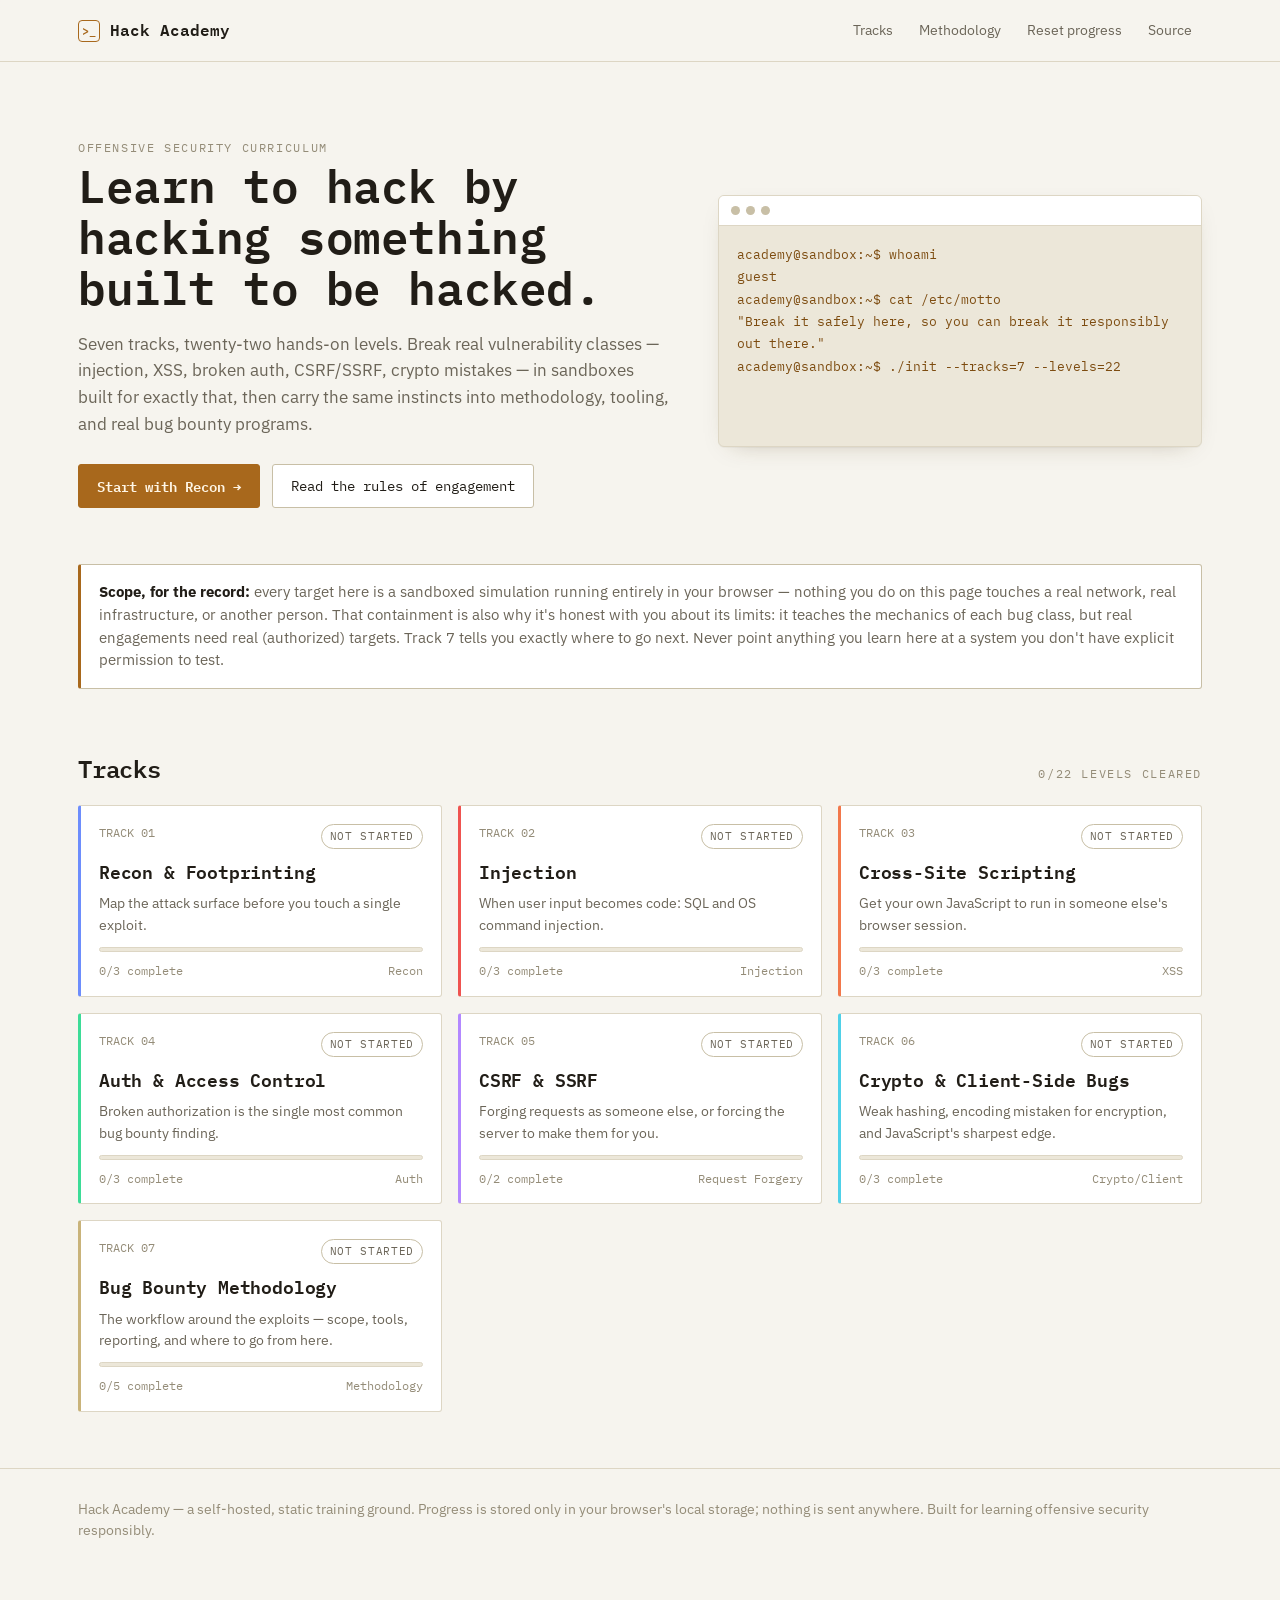
==== index.html @ f3284e36 "Add Hack Academy: 7-track, 22-level interactive security training site Sandboxed terminal/iframe cha" ====
<!doctype html>
<html lang="en">
<head>
<meta charset="utf-8" />
<meta name="viewport" content="width=device-width, initial-scale=1" />
<title>Hack Academy — learn offensive security by breaking things on purpose</title>
<meta name="description" content="A hands-on curriculum for web hacking and bug bounty skills: recon, injection, XSS, broken auth, CSRF/SSRF, and crypto mistakes — in sandboxed levels you exploit yourself." />
<link rel="icon" href="data:image/svg+xml,<svg xmlns=%22http://www.w3.org/2000/svg%22 viewBox=%220 0 32 32%22><rect width=%2232%22 height=%2232%22 rx=%226%22 fill=%22%230b0e14%22/><text x=%2216%22 y=%2222%22 font-family=%22monospace%22 font-size=%2216%22 fill=%22%23e8a33d%22 text-anchor=%22middle%22>&gt;_</text></svg>" />
<link rel="preconnect" href="https://fonts.googleapis.com" />
<link rel="preconnect" href="https://fonts.gstatic.com" crossorigin />
<link href="https://fonts.googleapis.com/css2?family=IBM+Plex+Mono:wght@400;500;600;700&family=IBM+Plex+Sans:wght@400;500;600&display=swap" rel="stylesheet" />
<link rel="stylesheet" href="styles/main.css" />
</head>
<body>
<nav class="topnav">
  <div class="topnav-inner">
    <a href="index.html" class="brand"><span class="brand-mark">&gt;_</span> Hack Academy</a>
    <div class="nav-links">
      <a href="#tracks">Tracks</a>
      <a href="track.html?t=methodology">Methodology</a>
      <a id="reset-link" href="#">Reset progress</a>
      <a id="repo-link" href="https://github.com" target="_blank" rel="noopener">Source</a>
    </div>
  </div>
</nav>

<div class="container">
  <section class="hero">
    <div>
      <span class="eyebrow">Offensive security curriculum</span>
      <h1>Learn to hack by hacking something built to be hacked.</h1>
      <p class="lede">Seven tracks, twenty-two hands-on levels. Break real vulnerability classes —
        injection, XSS, broken auth, CSRF/SSRF, crypto mistakes — in sandboxes built for exactly
        that, then carry the same instincts into methodology, tooling, and real bug bounty
        programs.</p>
      <div class="hero-ctas">
        <a class="btn btn-primary" href="track.html?t=recon">Start with Recon &rarr;</a>
        <a class="btn" href="track.html?t=methodology&l=method-1">Read the rules of engagement</a>
      </div>
    </div>
    <div class="boot-screen">
      <div class="boot-titlebar"><span class="boot-dot"></span><span class="boot-dot"></span><span class="boot-dot"></span></div>
      <div class="boot-body" id="boot-body" aria-hidden="true"></div>
    </div>
  </section>

  <div class="notice">
    <strong>Scope, for the record:</strong> every target here is a sandboxed simulation running
    entirely in your browser — nothing you do on this page touches a real network, real
    infrastructure, or another person. That containment is also why it's honest with you about its
    limits: it teaches the mechanics of each bug class, but real engagements need real (authorized)
    targets. Track 7 tells you exactly where to go next. Never point anything you learn here at a
    system you don't have explicit permission to test.
  </div>

  <div class="section-head" id="tracks">
    <h2>Tracks</h2>
    <span class="eyebrow" id="overall-progress"></span>
  </div>
  <div class="track-grid" id="track-grid"></div>
</div>

<footer class="site-footer">
  <div class="container">
    Hack Academy — a self-hosted, static training ground. Progress is stored only in your browser's
    local storage; nothing is sent anywhere. Built for learning offensive security responsibly.
  </div>
</footer>

<script src="js/engine.js"></script>
<script src="js/data/recon.js"></script>
<script src="js/data/injection.js"></script>
<script src="js/data/xss.js"></script>
<script src="js/data/auth.js"></script>
<script src="js/data/csrf-ssrf.js"></script>
<script src="js/data/crypto-client.js"></script>
<script src="js/data/methodology.js"></script>
<script src="js/app.js"></script>
</body>
</html>
---- styles/main.css ----
/* ============================================================
   Hack Academy — design tokens
   Amber phosphor-terminal identity. IBM Plex Mono (display/code)
   + IBM Plex Sans (prose). Dark is native; light is a warm "case
   file" paper, not an inverted dark theme.
   ============================================================ */

:root {
  --bg: #0b0e14;
  --bg-raised: #121722;
  --bg-inset: #05070b;
  --border: #232a38;
  --border-strong: #323b4d;
  --text: #dfe4ee;
  --text-dim: #8891a3;
  --text-faint: #57607a;

  --accent: #e8a33d;
  --accent-strong: #ffbf5c;
  --accent-ink: #1a1204;

  --success: #3ddc97;
  --success-ink: #04140e;
  --danger: #ef5350;
  --danger-ink: #1a0605;
  --info: #6d8dfc;

  --font-display: "IBM Plex Mono", "SFMono-Regular", Menlo, monospace;
  --font-body: "IBM Plex Sans", -apple-system, "Segoe UI", sans-serif;
  --font-mono: "IBM Plex Mono", "SFMono-Regular", Menlo, monospace;

  --shadow-raised: 0 1px 0 rgba(0, 0, 0, 0.4), 0 8px 24px -12px rgba(0, 0, 0, 0.6);
  --radius: 3px;
  color-scheme: dark;
}

@media (prefers-color-scheme: light) {
  :root {
    --bg: #f6f4ee;
    --bg-raised: #ffffff;
    --bg-inset: #ece7d9;
    --border: #ddd6c4;
    --border-strong: #c8bfa6;
    --text: #211d17;
    --text-dim: #6b6558;
    --text-faint: #948c78;

    --accent: #a8681c;
    --accent-strong: #7d4c10;
    --accent-ink: #fff6e6;

    --success: #187a54;
    --success-ink: #eafff5;
    --danger: #b3261e;
    --danger-ink: #fff0ef;
    --info: #3955c9;

    --shadow-raised: 0 1px 0 rgba(0, 0, 0, 0.03), 0 8px 24px -14px rgba(80, 60, 20, 0.35);
    color-scheme: light;
  }
}

:root[data-theme="dark"] {
  --bg: #0b0e14;
  --bg-raised: #121722;
  --bg-inset: #05070b;
  --border: #232a38;
  --border-strong: #323b4d;
  --text: #dfe4ee;
  --text-dim: #8891a3;
  --text-faint: #57607a;
  --accent: #e8a33d;
  --accent-strong: #ffbf5c;
  --accent-ink: #1a1204;
  --success: #3ddc97;
  --success-ink: #04140e;
  --danger: #ef5350;
  --danger-ink: #1a0605;
  --info: #6d8dfc;
  --shadow-raised: 0 1px 0 rgba(0, 0, 0, 0.4), 0 8px 24px -12px rgba(0, 0, 0, 0.6);
  color-scheme: dark;
}

:root[data-theme="light"] {
  --bg: #f6f4ee;
  --bg-raised: #ffffff;
  --bg-inset: #ece7d9;
  --border: #ddd6c4;
  --border-strong: #c8bfa6;
  --text: #211d17;
  --text-dim: #6b6558;
  --text-faint: #948c78;
  --accent: #a8681c;
  --accent-strong: #7d4c10;
  --accent-ink: #fff6e6;
  --success: #187a54;
  --success-ink: #eafff5;
  --danger: #b3261e;
  --danger-ink: #fff0ef;
  --info: #3955c9;
  --shadow-raised: 0 1px 0 rgba(0, 0, 0, 0.03), 0 8px 24px -14px rgba(80, 60, 20, 0.35);
  color-scheme: light;
}

* { box-sizing: border-box; }
html { text-size-adjust: 100%; }

body {
  margin: 0;
  background: var(--bg);
  color: var(--text);
  font-family: var(--font-body);
  font-size: 16px;
  line-height: 1.55;
  -webkit-font-smoothing: antialiased;
}

h1, h2, h3, h4 {
  font-family: var(--font-display);
  font-weight: 600;
  letter-spacing: -0.01em;
  text-wrap: balance;
  margin: 0 0 0.5em;
  color: var(--text);
}

h1 { font-size: clamp(1.9rem, 1.4rem + 2vw, 2.9rem); line-height: 1.1; }
h2 { font-size: 1.5rem; line-height: 1.25; }
h3 { font-size: 1.125rem; line-height: 1.35; }

p { margin: 0 0 1em; max-width: 65ch; }
p.wide { max-width: none; }

a { color: var(--accent-strong); text-decoration-thickness: 1px; text-underline-offset: 2px; }
a:hover { color: var(--accent); }

code, pre, kbd {
  font-family: var(--font-mono);
  font-size: 0.92em;
}

pre {
  background: var(--bg-inset);
  border: 1px solid var(--border);
  border-radius: var(--radius);
  padding: 14px 16px;
  overflow-x: auto;
  line-height: 1.5;
}

code:not(pre code) {
  background: var(--bg-inset);
  border: 1px solid var(--border);
  padding: 0.1em 0.4em;
  border-radius: 3px;
}

.eyebrow {
  font-family: var(--font-mono);
  font-size: 0.72rem;
  letter-spacing: 0.14em;
  text-transform: uppercase;
  color: var(--text-faint);
}

.container {
  max-width: 1180px;
  margin: 0 auto;
  padding: 0 28px;
}

:focus-visible {
  outline: 2px solid var(--accent);
  outline-offset: 2px;
}

button, .btn {
  font-family: var(--font-mono);
  font-size: 0.9rem;
  cursor: pointer;
}

.btn {
  display: inline-flex;
  align-items: center;
  gap: 8px;
  padding: 10px 18px;
  border-radius: var(--radius);
  border: 1px solid var(--border-strong);
  background: var(--bg-raised);
  color: var(--text);
  text-decoration: none;
  transition: border-color 120ms ease, transform 80ms ease, background 120ms ease;
}
.btn:hover { border-color: var(--accent); color: var(--text); }
.btn:active { transform: translateY(1px); }

.btn-primary {
  background: var(--accent);
  border-color: var(--accent);
  color: var(--accent-ink);
  font-weight: 600;
}
.btn-primary:hover { background: var(--accent-strong); border-color: var(--accent-strong); }

.btn-ghost {
  background: transparent;
  border-color: transparent;
  color: var(--text-dim);
}
.btn-ghost:hover { color: var(--accent-strong); border-color: transparent; background: var(--bg-raised); }

input[type="text"], input[type="password"], textarea {
  font-family: var(--font-mono);
  background: var(--bg-inset);
  border: 1px solid var(--border-strong);
  color: var(--text);
  border-radius: var(--radius);
  padding: 10px 12px;
  font-size: 0.92rem;
  width: 100%;
}
input:focus, textarea:focus { border-color: var(--accent); }

/* ---------- top nav ---------- */
.topnav {
  border-bottom: 1px solid var(--border);
  background: color-mix(in srgb, var(--bg) 92%, transparent);
  backdrop-filter: blur(6px);
  position: sticky;
  top: 0;
  z-index: 40;
}
.topnav-inner {
  display: flex;
  align-items: center;
  justify-content: space-between;
  padding: 14px 28px;
  max-width: 1180px;
  margin: 0 auto;
}
.brand {
  display: flex;
  align-items: center;
  gap: 10px;
  font-family: var(--font-display);
  font-weight: 600;
  color: var(--text);
  text-decoration: none;
  font-size: 1rem;
}
.brand-mark {
  width: 22px; height: 22px;
  border: 1px solid var(--accent);
  border-radius: 4px;
  display: grid;
  place-items: center;
  color: var(--accent);
  font-size: 12px;
}
.nav-links { display: flex; align-items: center; gap: 6px; font-size: 0.85rem; }
.nav-links a { color: var(--text-dim); text-decoration: none; padding: 6px 10px; border-radius: var(--radius); }
.nav-links a:hover { color: var(--text); background: var(--bg-raised); }

/* ---------- hero / terminal boot ---------- */
.hero {
  padding: 72px 0 56px;
  display: grid;
  grid-template-columns: 1.1fr 0.9fr;
  gap: 48px;
  align-items: center;
}
@media (max-width: 900px) { .hero { grid-template-columns: 1fr; padding: 44px 0 32px; } }

.hero h1 { margin-bottom: 0.4em; }
.hero .lede { color: var(--text-dim); font-size: 1.08rem; }
.hero-ctas { display: flex; gap: 12px; margin-top: 26px; flex-wrap: wrap; }

.boot-screen {
  background: var(--bg-inset);
  border: 1px solid var(--border);
  border-radius: 6px;
  box-shadow: var(--shadow-raised);
  overflow: hidden;
}
.boot-titlebar {
  display: flex;
  gap: 6px;
  padding: 10px 12px;
  border-bottom: 1px solid var(--border);
  background: var(--bg-raised);
}
.boot-dot { width: 9px; height: 9px; border-radius: 50%; background: var(--border-strong); }
.boot-body {
  font-family: var(--font-mono);
  font-size: 0.82rem;
  line-height: 1.7;
  padding: 18px 18px 22px;
  min-height: 220px;
  color: var(--accent-strong);
  white-space: pre-wrap;
}
.boot-body .dim { color: var(--text-faint); }
.boot-cursor { display: inline-block; width: 0.55em; height: 1em; background: var(--accent-strong); vertical-align: text-bottom; animation: blink 1s steps(1) infinite; }
@keyframes blink { 50% { opacity: 0; } }
@media (prefers-reduced-motion: reduce) { .boot-cursor { animation: none; } }

/* ---------- ethics notice ---------- */
.notice {
  border: 1px solid var(--border-strong);
  border-left: 3px solid var(--accent);
  background: var(--bg-raised);
  border-radius: var(--radius);
  padding: 16px 18px;
  font-size: 0.92rem;
  color: var(--text-dim);
}
.notice strong { color: var(--text); }

/* ---------- section heading ---------- */
.section-head {
  display: flex;
  align-items: baseline;
  justify-content: space-between;
  gap: 16px;
  margin: 64px 0 22px;
}
.section-head h2 { margin: 0; }

/* ---------- track cards ---------- */
.track-grid {
  display: grid;
  grid-template-columns: repeat(auto-fill, minmax(280px, 1fr));
  gap: 16px;
  margin-bottom: 56px;
}
.track-card {
  position: relative;
  display: flex;
  flex-direction: column;
  gap: 10px;
  background: var(--bg-raised);
  border: 1px solid var(--border);
  border-left: 3px solid var(--cat, var(--accent));
  border-radius: var(--radius);
  padding: 18px 18px 16px;
  text-decoration: none;
  color: var(--text);
  transition: border-color 120ms ease, transform 120ms ease;
}
.track-card:hover { border-color: var(--border-strong); border-left-color: var(--cat, var(--accent)); transform: translateY(-2px); }
.track-card-top { display: flex; justify-content: space-between; align-items: flex-start; gap: 10px; }
.track-card h3 { margin: 0; }
.track-card .desc { color: var(--text-dim); font-size: 0.88rem; margin: 0; }
.track-index { font-family: var(--font-mono); font-size: 0.72rem; color: var(--text-faint); }

.chip {
  font-family: var(--font-mono);
  font-size: 0.68rem;
  letter-spacing: 0.06em;
  text-transform: uppercase;
  padding: 3px 8px;
  border-radius: 20px;
  border: 1px solid var(--border-strong);
  color: var(--text-dim);
  white-space: nowrap;
}
.chip-cleared { color: var(--success); border-color: color-mix(in srgb, var(--success) 45%, var(--border-strong)); }
.chip-progress { color: var(--accent-strong); border-color: color-mix(in srgb, var(--accent) 45%, var(--border-strong)); }

.progress-bar { height: 5px; border-radius: 3px; background: var(--bg-inset); overflow: hidden; border: 1px solid var(--border); }
.progress-fill { height: 100%; background: var(--accent); }
.progress-meta { display: flex; justify-content: space-between; font-family: var(--font-mono); font-size: 0.72rem; color: var(--text-faint); }

/* ---------- workspace (track.html) ---------- */
.workspace {
  display: grid;
  grid-template-columns: 260px 1fr;
  gap: 0;
  min-height: calc(100vh - 61px);
}
@media (max-width: 860px) { .workspace { grid-template-columns: 1fr; } }

.level-rail {
  border-right: 1px solid var(--border);
  padding: 22px 14px;
}
.level-rail-head { padding: 0 10px 14px; }
.level-rail-head .eyebrow { display: block; margin-bottom: 4px; }
.level-list { list-style: none; margin: 0; padding: 0; display: flex; flex-direction: column; gap: 2px; }
.level-item {
  display: flex;
  align-items: center;
  gap: 10px;
  padding: 9px 10px;
  border-radius: var(--radius);
  color: var(--text-dim);
  text-decoration: none;
  font-size: 0.86rem;
  border: 1px solid transparent;
}
.level-item:hover { background: var(--bg-raised); color: var(--text); }
.level-item.active { background: var(--bg-raised); border-color: var(--border-strong); color: var(--text); }
.level-item .mark {
  width: 16px; height: 16px; border-radius: 4px; flex: none;
  display: grid; place-items: center;
  border: 1px solid var(--border-strong);
  font-size: 10px;
  font-family: var(--font-mono);
  color: var(--text-faint);
}
.level-item.done .mark { background: var(--success); border-color: var(--success); color: var(--success-ink); }
.level-item.locked { opacity: 0.45; pointer-events: none; }

.workspace-main { padding: 34px 40px 80px; max-width: 880px; }
@media (max-width: 860px) { .workspace-main { padding: 24px 20px 60px; } }

.level-header { margin-bottom: 26px; }
.level-header .eyebrow { margin-bottom: 8px; }
.level-tags { display: flex; gap: 8px; margin-top: 10px; }

.panel {
  background: var(--bg-raised);
  border: 1px solid var(--border);
  border-radius: 6px;
  margin-bottom: 22px;
  overflow: hidden;
}
.panel-head {
  display: flex;
  align-items: center;
  justify-content: space-between;
  padding: 12px 16px;
  border-bottom: 1px solid var(--border);
  font-family: var(--font-mono);
  font-size: 0.76rem;
  letter-spacing: 0.08em;
  text-transform: uppercase;
  color: var(--text-faint);
}
.panel-body { padding: 18px 20px; }
.panel-body.flush { padding: 0; }

/* ---------- terminal widget ---------- */
.term {
  background: var(--bg-inset);
  font-family: var(--font-mono);
  font-size: 0.86rem;
  color: var(--text);
}
.term-output { padding: 14px 16px; height: 320px; overflow-y: auto; white-space: pre-wrap; line-height: 1.6; }
.term-output .ln-cmd { color: var(--accent-strong); }
.term-output .ln-err { color: var(--danger); }
.term-output .ln-ok { color: var(--success); }
.term-output .ln-dim { color: var(--text-faint); }
.term-input-row { display: flex; align-items: center; gap: 8px; border-top: 1px solid var(--border); padding: 10px 16px; }
.term-prompt { color: var(--accent); }
.term-input-row input {
  background: transparent; border: none; padding: 4px 0; color: var(--text);
}
.term-input-row input:focus { outline: none; }

/* ---------- answer-type scratchpad ---------- */
.answer-tools { display: flex; flex-direction: column; gap: 10px; }
.answer-tools textarea { min-height: 70px; }

/* ---------- iframe sandbox ---------- */
.sandbox-frame-wrap { background: var(--bg-inset); }
.sandbox-frame-wrap iframe { width: 100%; height: 380px; border: none; display: block; background: #fff; }
.sandbox-toolbar { display: flex; gap: 8px; padding: 8px 10px; border-top: 1px solid var(--border); }

/* ---------- flag submit ---------- */
.flag-row { display: flex; gap: 10px; }
.flag-row input { flex: 1; }
.flag-feedback { margin-top: 10px; font-size: 0.88rem; font-family: var(--font-mono); }
.flag-feedback.ok { color: var(--success); }
.flag-feedback.bad { color: var(--danger); }

/* ---------- hints ---------- */
.hint { border-top: 1px solid var(--border); }
.hint:first-child { border-top: none; }
.hint-toggle {
  width: 100%; text-align: left; background: none; border: none; color: var(--text-dim);
  padding: 12px 16px; display: flex; justify-content: space-between; font-family: var(--font-mono); font-size: 0.82rem;
}
.hint-toggle:hover { color: var(--accent-strong); }
.hint-body { padding: 0 16px 14px; color: var(--text-dim); font-size: 0.9rem; display: none; }
.hint-body.open { display: block; }

/* ---------- debrief (post-solve) ---------- */
.debrief {
  border-color: color-mix(in srgb, var(--success) 35%, var(--border));
}
.debrief .panel-head { color: var(--success); }

/* ---------- reading / methodology ---------- */
.reading { max-width: 68ch; }
.reading h3 { margin-top: 1.6em; }
.reading ul, .reading ol { padding-left: 1.3em; }
.reading li { margin-bottom: 0.5em; }
.checklist { list-style: none; padding: 0; display: flex; flex-direction: column; gap: 8px; }
.checklist li { display: flex; gap: 10px; align-items: flex-start; color: var(--text-dim); }
.checklist li::before { content: "▸"; color: var(--accent); flex: none; }

table.field-table { border-collapse: collapse; width: 100%; margin: 1em 0; font-size: 0.92rem; }
table.field-table th, table.field-table td { text-align: left; padding: 8px 10px; border-bottom: 1px solid var(--border); vertical-align: top; }
table.field-table th { color: var(--text-faint); font-family: var(--font-mono); font-size: 0.72rem; text-transform: uppercase; letter-spacing: 0.06em; }

.mark-complete-row { display: flex; align-items: center; gap: 14px; margin-top: 20px; }

footer.site-footer {
  border-top: 1px solid var(--border);
  padding: 30px 0 60px;
  color: var(--text-faint);
  font-size: 0.85rem;
}
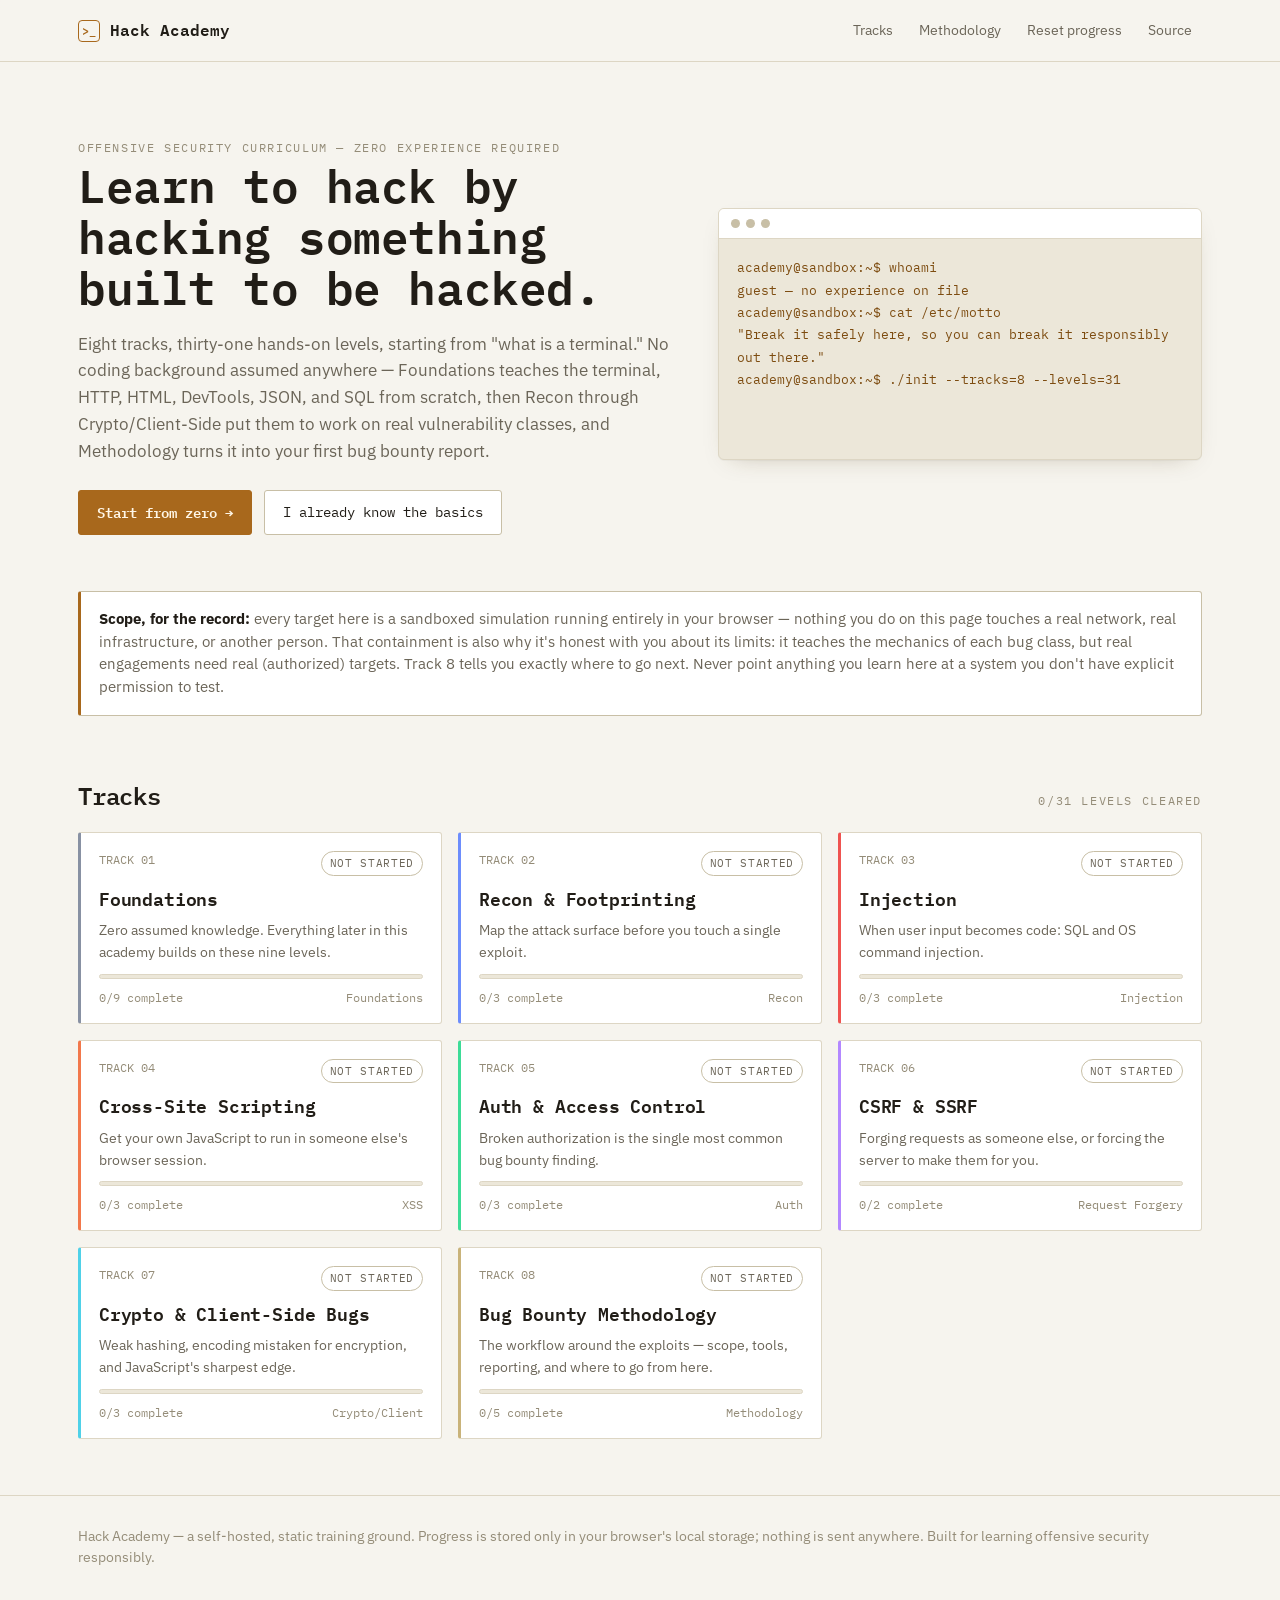
==== commit a3894fc9: "Add Foundations track: teach terminal, HTTP, HTML, DevTools, JSON, SQL, and encoding from zero New t" ====
--- a/index.html
+++ b/index.html
@@ -19,7 +19,7 @@
       <a href="#tracks">Tracks</a>
       <a href="track.html?t=methodology">Methodology</a>
       <a id="reset-link" href="#">Reset progress</a>
-      <a id="repo-link" href="https://github.com" target="_blank" rel="noopener">Source</a>
+      <a id="repo-link" href="https://github.com/Vangaurdd/hack-academy" target="_blank" rel="noopener">Source</a>
     </div>
   </div>
 </nav>
@@ -27,15 +27,16 @@
 <div class="container">
   <section class="hero">
     <div>
-      <span class="eyebrow">Offensive security curriculum</span>
+      <span class="eyebrow">Offensive security curriculum — zero experience required</span>
       <h1>Learn to hack by hacking something built to be hacked.</h1>
-      <p class="lede">Seven tracks, twenty-two hands-on levels. Break real vulnerability classes —
-        injection, XSS, broken auth, CSRF/SSRF, crypto mistakes — in sandboxes built for exactly
-        that, then carry the same instincts into methodology, tooling, and real bug bounty
-        programs.</p>
+      <p class="lede">Eight tracks, thirty-one hands-on levels, starting from "what is a terminal."
+        No coding background assumed anywhere — Foundations teaches the terminal, HTTP, HTML,
+        DevTools, JSON, and SQL from scratch, then Recon through Crypto/Client-Side put them to
+        work on real vulnerability classes, and Methodology turns it into your first bug bounty
+        report.</p>
       <div class="hero-ctas">
-        <a class="btn btn-primary" href="track.html?t=recon">Start with Recon &rarr;</a>
-        <a class="btn" href="track.html?t=methodology&l=method-1">Read the rules of engagement</a>
+        <a class="btn btn-primary" href="track.html?t=foundations">Start from zero &rarr;</a>
+        <a class="btn" href="track.html?t=recon">I already know the basics</a>
       </div>
     </div>
     <div class="boot-screen">
@@ -49,7 +50,7 @@
     entirely in your browser — nothing you do on this page touches a real network, real
     infrastructure, or another person. That containment is also why it's honest with you about its
     limits: it teaches the mechanics of each bug class, but real engagements need real (authorized)
-    targets. Track 7 tells you exactly where to go next. Never point anything you learn here at a
+    targets. Track 8 tells you exactly where to go next. Never point anything you learn here at a
     system you don't have explicit permission to test.
   </div>
 
@@ -68,6 +69,7 @@
 </footer>
 
 <script src="js/engine.js"></script>
+<script src="js/data/foundations.js"></script>
 <script src="js/data/recon.js"></script>
 <script src="js/data/injection.js"></script>
 <script src="js/data/xss.js"></script>
